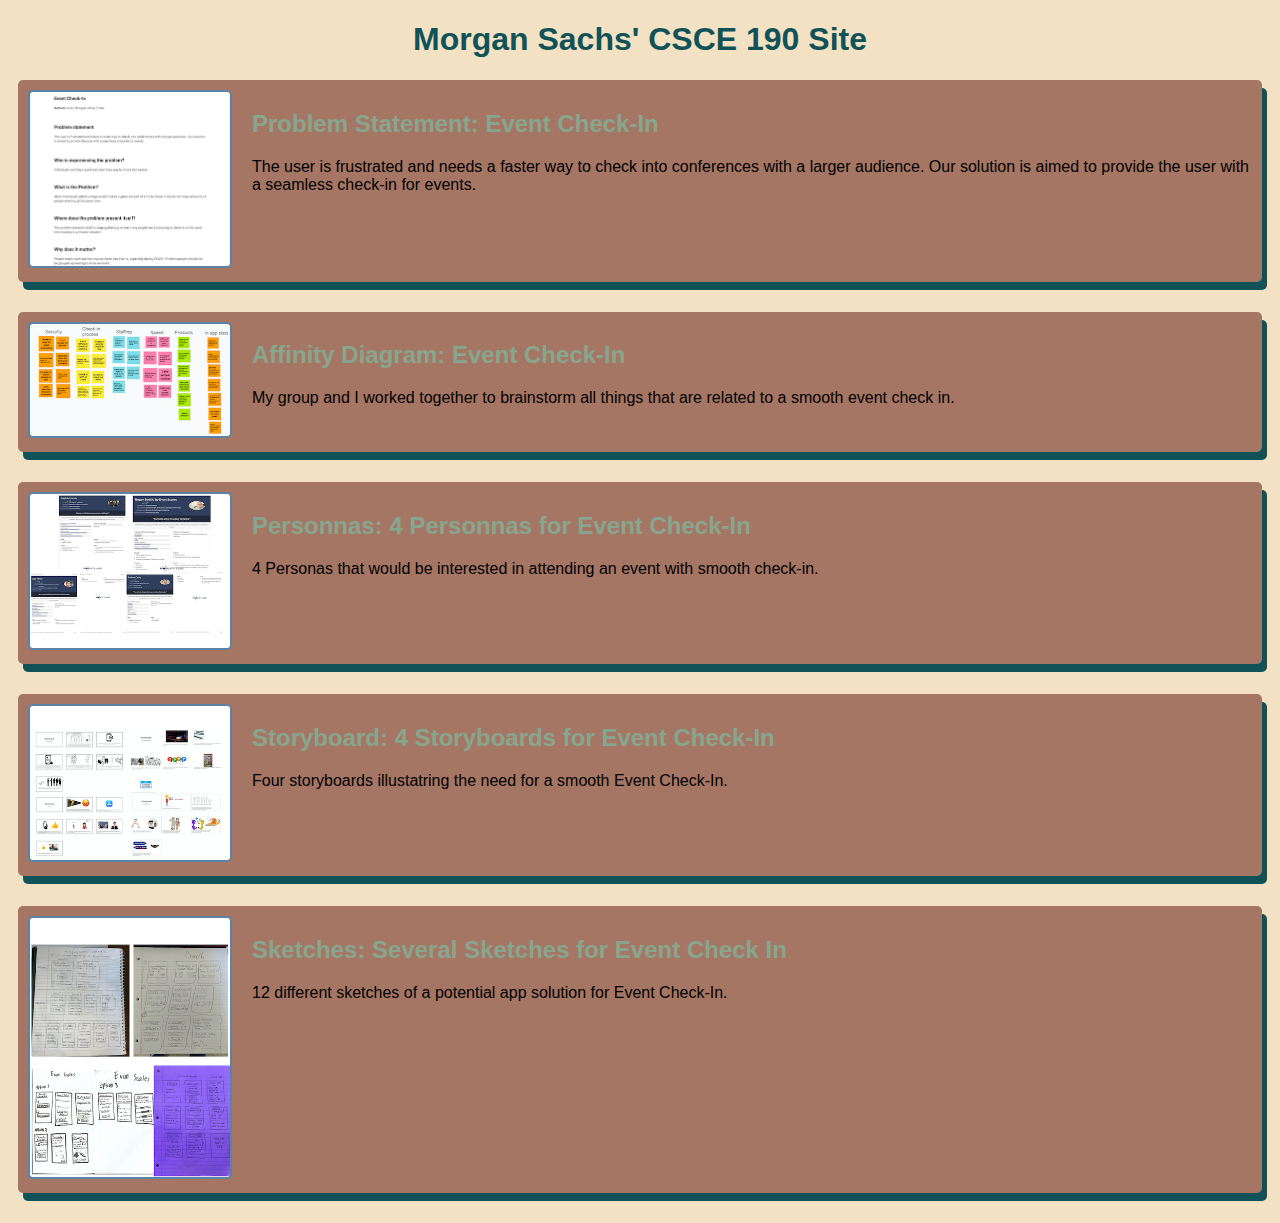
==== index.html @ 0f8e4921 "Add files via upload" ====
<!DOCTYPE html>
<html>
    <head>
         <title>CSCE 190: Morgan Sachs</title>
         <link rel="stylesheet" href= "styles.css">
    </head>
    <body>
        <h1> Morgan Sachs' CSCE 190 Site</h1>

        <!-- Problem Statement Assignment-->
        <section class= "assignment">
            <a href="Files/problem-statement.pdf"><img src= "Images/problem-statement.png"></a>
            <section class="ass-details">
                <a href="Files/problem-statement.pdf"><h2>Problem Statement: Event Check-In</h2></a>
                <p>The user is frustrated and needs a faster way to check into conferences with a larger audience.  Our solution is aimed to provide the user with a seamless check-in for events. 
                </p>
               
            </section>
        </section>
       
        <!-- Affinity Diagram Assignment-->
        <section class= "assignment">
            <a href="Files/affinity-diagram.pdf"><img src= "Images/affinity-diagram.jpeg"></a>
            <section class="ass-details">
                <a href="Files/affinity-diagram.pdf"><h2>Affinity Diagram: Event Check-In</h2></a>
                <p> 
                    My group and I worked together to brainstorm all things that are related to a smooth event check in. 
                </p>
               
            </section>
        </section>

         <!-- Personas Assignment-->
         <section class= "assignment">
            <a href="Files/personas.pdf"><img src= "Images/personas1.png"></a>
            <section class="ass-details">
                <a href="Files/personas.pdf"><h2>Personnas: 4 Personnas for Event Check-In</h2></a>
                <p> 
                    4 Personas that would be interested in attending an event with smooth check-in. 
                </p>
               
            </section>
        </section>

        <!-- Storyboard Assignment-->
        <section class= "assignment">
            <a href="Files/storyboard.pdf"><img src= "Images/storyboard.png"></a>
            <section class="ass-details">
                <a href="Files/storyboard.pdf"><h2>Storyboard: 4 Storyboards for Event Check-In</h2></a>
                <p> 
                    Four storyboards illustatring the need for a smooth Event Check-In. 
                </p>
               
            </section>
        </section>

         <!-- Sketching Assignment-->
         <section class= "assignment">
            <a href="Files/sketches.pdf"><img src= "Images/group sketch image.jpg"></a>
            <section class="ass-details">
                <a href="Files/sketches.pdf"><h2>Sketches: Several Sketches for Event Check In</h2></a>
                <p> 
                12 different sketches of a potential app solution for Event Check-In. 
                </p>
               
            </section>
        </section>
    </body>
</html>
---- styles.css ----
body {
    background: #F2E1C2;
    font-family:Arial, Helvetica, sans-serif;
}

.assignment {

    display:flex;
    padding:10px;
    margin: 10px;
    margin-bottom: 30px;
    background:#A67665;
    border-radius: 5px;
    box-shadow: 5px 8px #115259;

}

.assignment img {
    width:200px;
    border: 2px solid #5B83A6;
    margin-right:20px;
    border-radius: 5px;
}

h1 {
    color:#115259;
    text-align:center;
}

a{
    text-decoration:none;
    color:#86A68E;
}

.assignment a:hover {
    color: #115259;
}
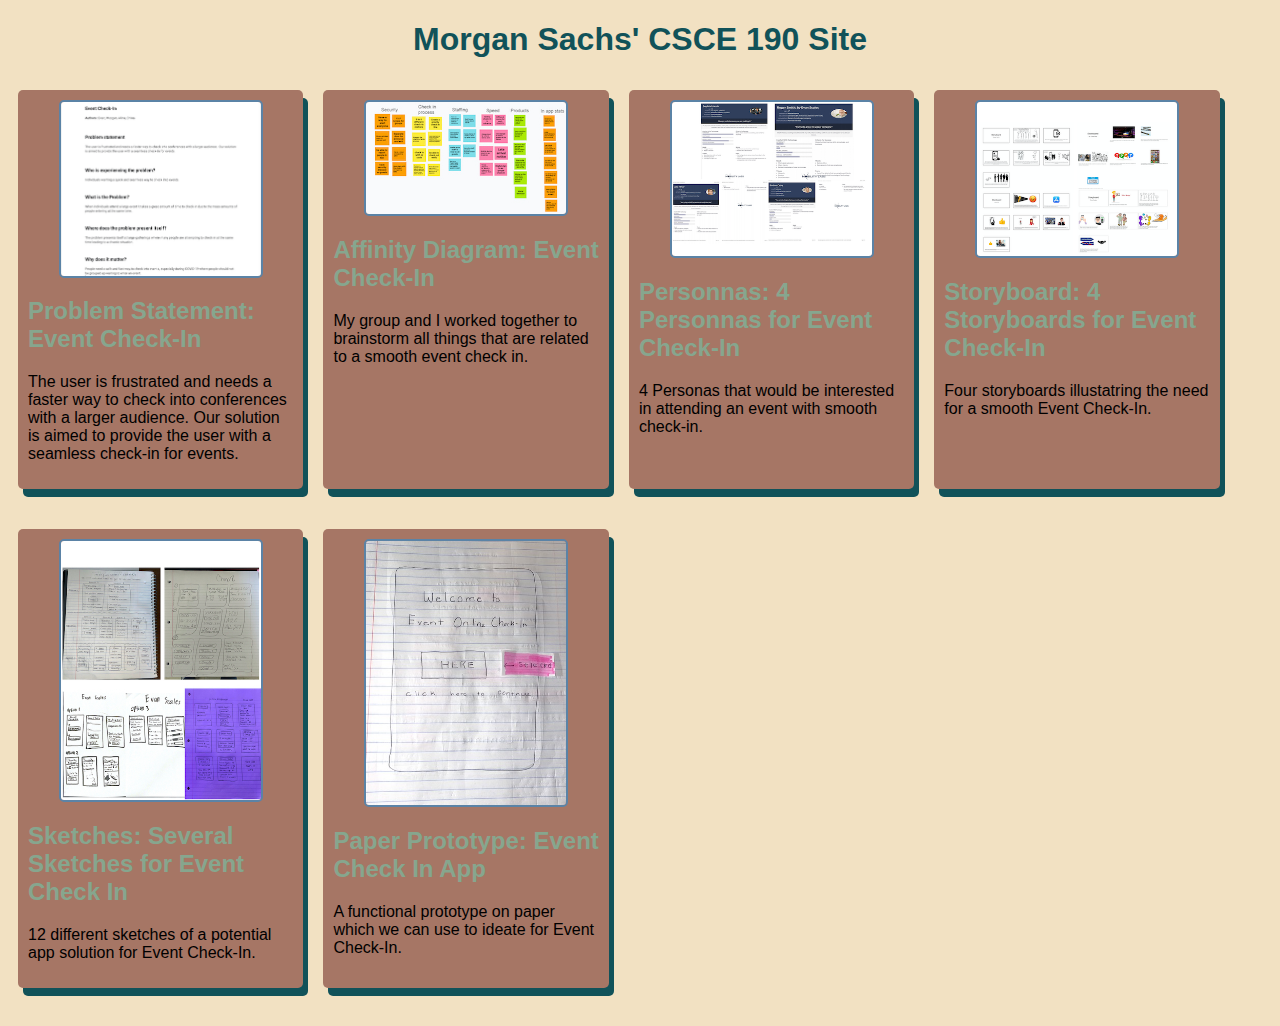
==== commit 9a86417b: "Add files via upload" ====
--- a/index.html
+++ b/index.html
@@ -6,64 +6,78 @@
     </head>
     <body>
         <h1> Morgan Sachs' CSCE 190 Site</h1>
+        
+        <div class="assignments">
+            <!-- Problem Statement Assignment-->
+            <section class= "assignment">
+                <a href="Files/problem-statement.pdf"><img src= "Images/problem-statement.png"></a>
+                <section class="ass-details">
+                    <a href="Files/problem-statement.pdf"><h2>Problem Statement: Event Check-In</h2></a>
+                    <p>The user is frustrated and needs a faster way to check into conferences with a larger audience.  Our solution is aimed to provide the user with a seamless check-in for events. 
+                    </p>
+                
+                </section>
+            </section>
+        
+            <!-- Affinity Diagram Assignment-->
+            <section class= "assignment">
+                <a href="Files/affinity-diagram.pdf"><img src= "Images/affinity-diagram.jpeg"></a>
+                <section class="ass-details">
+                    <a href="Files/affinity-diagram.pdf"><h2>Affinity Diagram: Event Check-In</h2></a>
+                    <p> 
+                        My group and I worked together to brainstorm all things that are related to a smooth event check in. 
+                    </p>
+                
+                </section>
+            </section>
 
-        <!-- Problem Statement Assignment-->
-        <section class= "assignment">
-            <a href="Files/problem-statement.pdf"><img src= "Images/problem-statement.png"></a>
-            <section class="ass-details">
-                <a href="Files/problem-statement.pdf"><h2>Problem Statement: Event Check-In</h2></a>
-                <p>The user is frustrated and needs a faster way to check into conferences with a larger audience.  Our solution is aimed to provide the user with a seamless check-in for events. 
-                </p>
-               
-            </section>
-        </section>
-       
-        <!-- Affinity Diagram Assignment-->
-        <section class= "assignment">
-            <a href="Files/affinity-diagram.pdf"><img src= "Images/affinity-diagram.jpeg"></a>
-            <section class="ass-details">
-                <a href="Files/affinity-diagram.pdf"><h2>Affinity Diagram: Event Check-In</h2></a>
-                <p> 
-                    My group and I worked together to brainstorm all things that are related to a smooth event check in. 
-                </p>
-               
-            </section>
-        </section>
+                <!-- Personas Assignment-->
+                <section class= "assignment">
+                    <a href="Files/personas.pdf"><img src= "Images/personas1.png"></a>
+                    <section class="ass-details">
+                        <a href="Files/personas.pdf"><h2>Personnas: 4 Personnas for Event Check-In</h2></a>
+                        <p> 
+                            4 Personas that would be interested in attending an event with smooth check-in. 
+                        </p>
+                    
+                    </section>
+                </section>
 
-         <!-- Personas Assignment-->
-         <section class= "assignment">
-            <a href="Files/personas.pdf"><img src= "Images/personas1.png"></a>
-            <section class="ass-details">
-                <a href="Files/personas.pdf"><h2>Personnas: 4 Personnas for Event Check-In</h2></a>
-                <p> 
-                    4 Personas that would be interested in attending an event with smooth check-in. 
-                </p>
-               
-            </section>
-        </section>
+                <!-- Storyboard Assignment-->
+                <section class= "assignment">
+                    <a href="Files/storyboard.pdf"><img src= "Images/storyboard.png"></a>
+                    <section class="ass-details">
+                        <a href="Files/storyboard.pdf"><h2>Storyboard: 4 Storyboards for Event Check-In</h2></a>
+                        <p> 
+                            Four storyboards illustatring the need for a smooth Event Check-In. 
+                        </p>
+                    
+                    </section>
+                </section>
 
-        <!-- Storyboard Assignment-->
-        <section class= "assignment">
-            <a href="Files/storyboard.pdf"><img src= "Images/storyboard.png"></a>
-            <section class="ass-details">
-                <a href="Files/storyboard.pdf"><h2>Storyboard: 4 Storyboards for Event Check-In</h2></a>
-                <p> 
-                    Four storyboards illustatring the need for a smooth Event Check-In. 
-                </p>
-               
-            </section>
-        </section>
+                <!-- Sketching Assignment-->
+                <section class= "assignment">
+                    <a href="Files/sketches.pdf"><img src= "Images/group sketch image.jpg"></a>
+                    <section class="ass-details">
+                        <a href="Files/sketches.pdf"><h2>Sketches: Several Sketches for Event Check In</h2></a>
+                        <p> 
+                        12 different sketches of a potential app solution for Event Check-In. 
+                        </p>
+                    
+                    </section>
+                </section>
 
-         <!-- Sketching Assignment-->
-         <section class= "assignment">
-            <a href="Files/sketches.pdf"><img src= "Images/group sketch image.jpg"></a>
-            <section class="ass-details">
-                <a href="Files/sketches.pdf"><h2>Sketches: Several Sketches for Event Check In</h2></a>
-                <p> 
-                12 different sketches of a potential app solution for Event Check-In. 
-                </p>
-               
-            </section>
-        </section>
+                <!-- Paper Prototype Assignment-->
+                <section class= "assignment">
+                    <a href="https://youtu.be/VfbG25Z7Hi8"><img src= "Images/paper prototype.jpeg"></a>
+                    <section class="ass-details">
+                        <a href="https://youtu.be/VfbG25Z7Hi8"><h2>Paper Prototype: Event Check In App</h2></a>
+                        <p> 
+                            A functional prototype on paper which we can use to ideate for Event Check-In. 
+                        </p>
+                    
+                    </section>
+                </section>
+            </div>
     </body>
 </html>
--- a/styles.css
+++ b/styles.css
@@ -3,9 +3,13 @@
     font-family:Arial, Helvetica, sans-serif;
 }
 
+.assignments{
+    display:flex;
+    flex-wrap:wrap;
+}
+
 .assignment {
-
-    display:flex;
+    width: 21%;
     padding:10px;
     margin: 10px;
     margin-bottom: 30px;
@@ -20,6 +24,8 @@
     border: 2px solid #5B83A6;
     margin-right:20px;
     border-radius: 5px;
+    display:block;
+    margin:auto;
 }
 
 h1 {
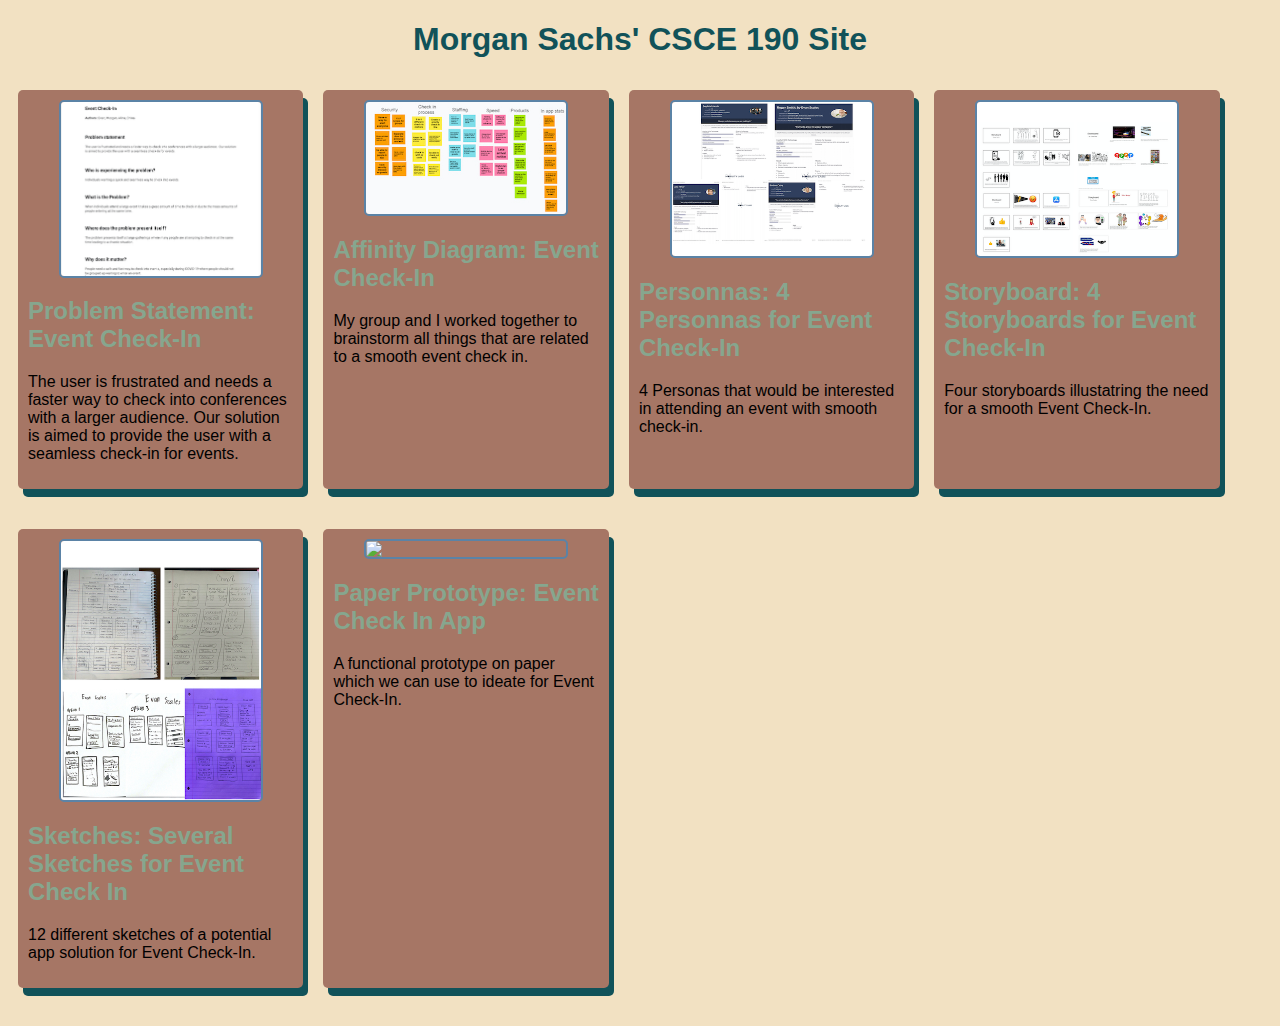
==== commit 789793e3: "Add files via upload" ====
--- a/index.html
+++ b/index.html
@@ -69,7 +69,7 @@
 
                 <!-- Paper Prototype Assignment-->
                 <section class= "assignment">
-                    <a href="https://youtu.be/VfbG25Z7Hi8"><img src= "Images/paper prototype.jpeg"></a>
+                    <a href="https://youtu.be/VfbG25Z7Hi8"><img src= "Images/paper prototype.png"></a>
                     <section class="ass-details">
                         <a href="https://youtu.be/VfbG25Z7Hi8"><h2>Paper Prototype: Event Check In App</h2></a>
                         <p> 
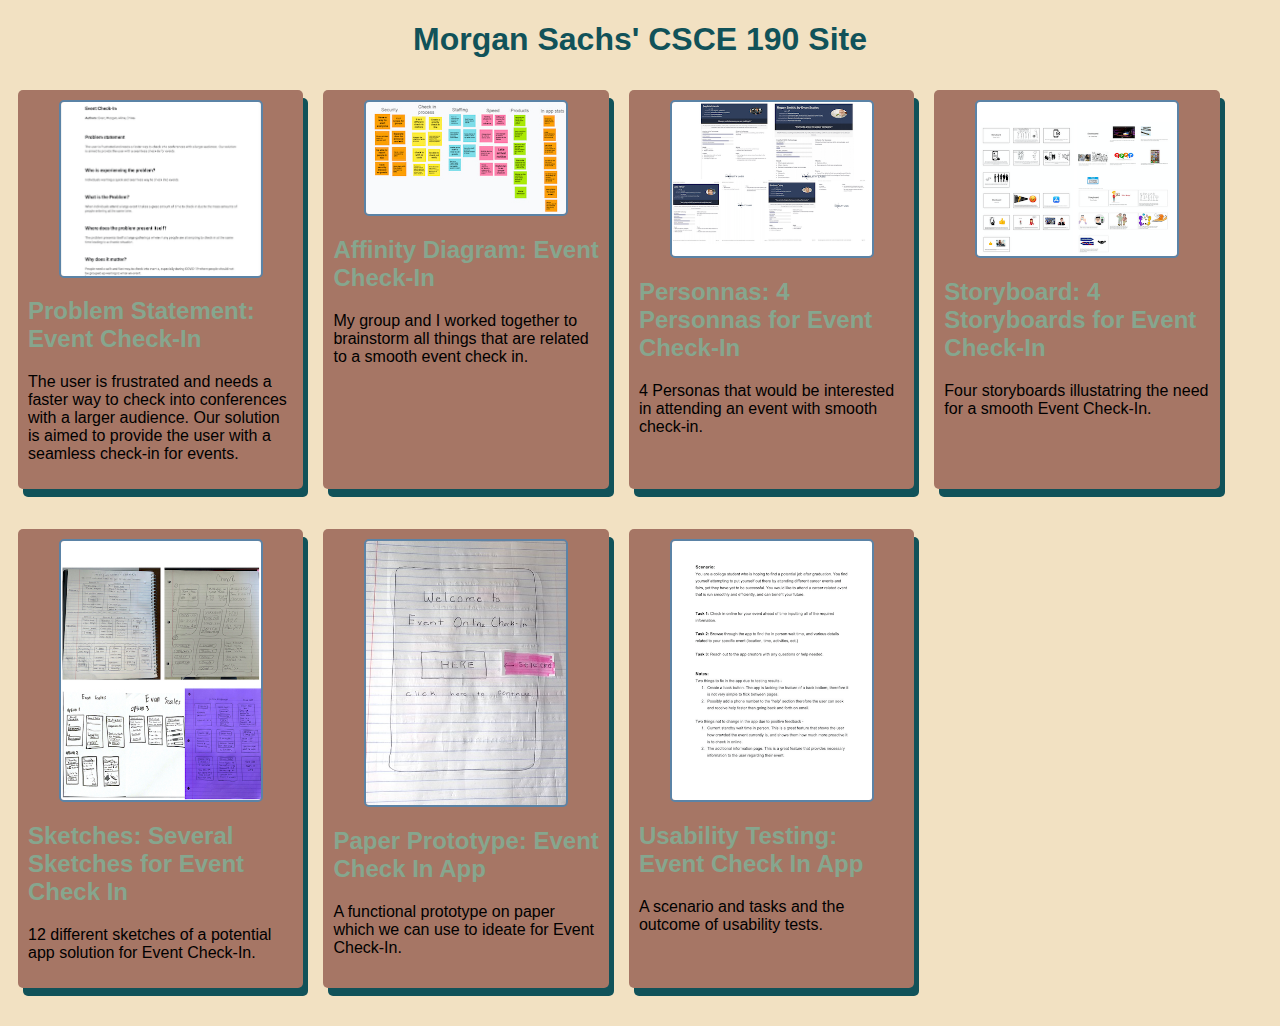
==== commit dbf61fe6: "Add files via upload" ====
--- a/index.html
+++ b/index.html
@@ -78,6 +78,18 @@
                     
                     </section>
                 </section>
+
+                <!-- Usability Testing Script Assignment-->
+                <section class= "assignment">
+                    <a href="files/usability-tests.pdf"><img src= "Images/usability-tests.png"></a>
+                    <section class="ass-details">
+                        <a href="files/usability-tests.pdf"><h2>Usability Testing: Event Check In App</h2></a>
+                        <p> 
+                            A scenario and tasks and the outcome of usability tests.
+                        </p>
+                    
+                    </section>
+                </section>
             </div>
     </body>
 </html>
--- a/styles.css
+++ b/styles.css
@@ -18,6 +18,7 @@
     box-shadow: 5px 8px #115259;
 
 }
+
 
 .assignment img {
     width:200px;
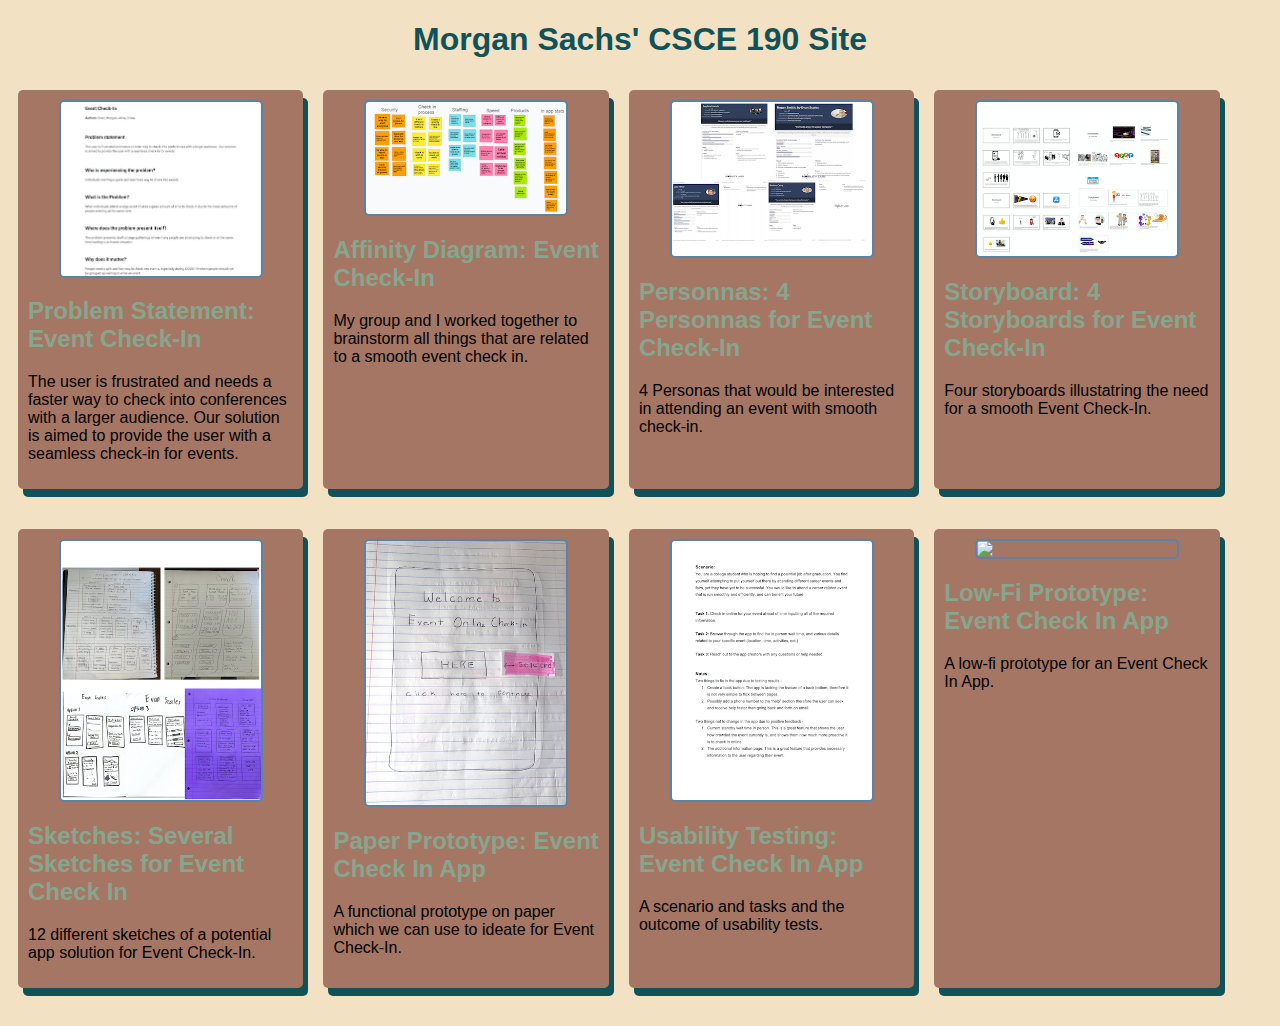
==== commit 50d1a79d: "Add files via upload" ====
--- a/index.html
+++ b/index.html
@@ -81,11 +81,23 @@
 
                 <!-- Usability Testing Script Assignment-->
                 <section class= "assignment">
-                    <a href="files/usability-tests.pdf"><img src= "Images/usability-tests.png"></a>
+                    <a href="Files/usability-tests.pdf"><img src= "Images/usability-tests.png"></a>
                     <section class="ass-details">
-                        <a href="files/usability-tests.pdf"><h2>Usability Testing: Event Check In App</h2></a>
+                        <a href="Files/usability-tests.pdf"><h2>Usability Testing: Event Check In App</h2></a>
                         <p> 
                             A scenario and tasks and the outcome of usability tests.
+                        </p>
+                    
+                    </section>
+                </section>
+
+                <!-- Lo-fi Prototype Assignment-->
+                <section class= "assignment">
+                    <a href="Files/low -fi-prototype/index.html"><img src= "Images/low-fi-prototype.png"></a>
+                    <section class="ass-details">
+                        <a href="Files/low -fi-prototype/index.html"><h2>Low-Fi Prototype: Event Check In App</h2></a>
+                        <p> 
+                            A low-fi prototype for an Event Check In App.
                         </p>
                     
                     </section>
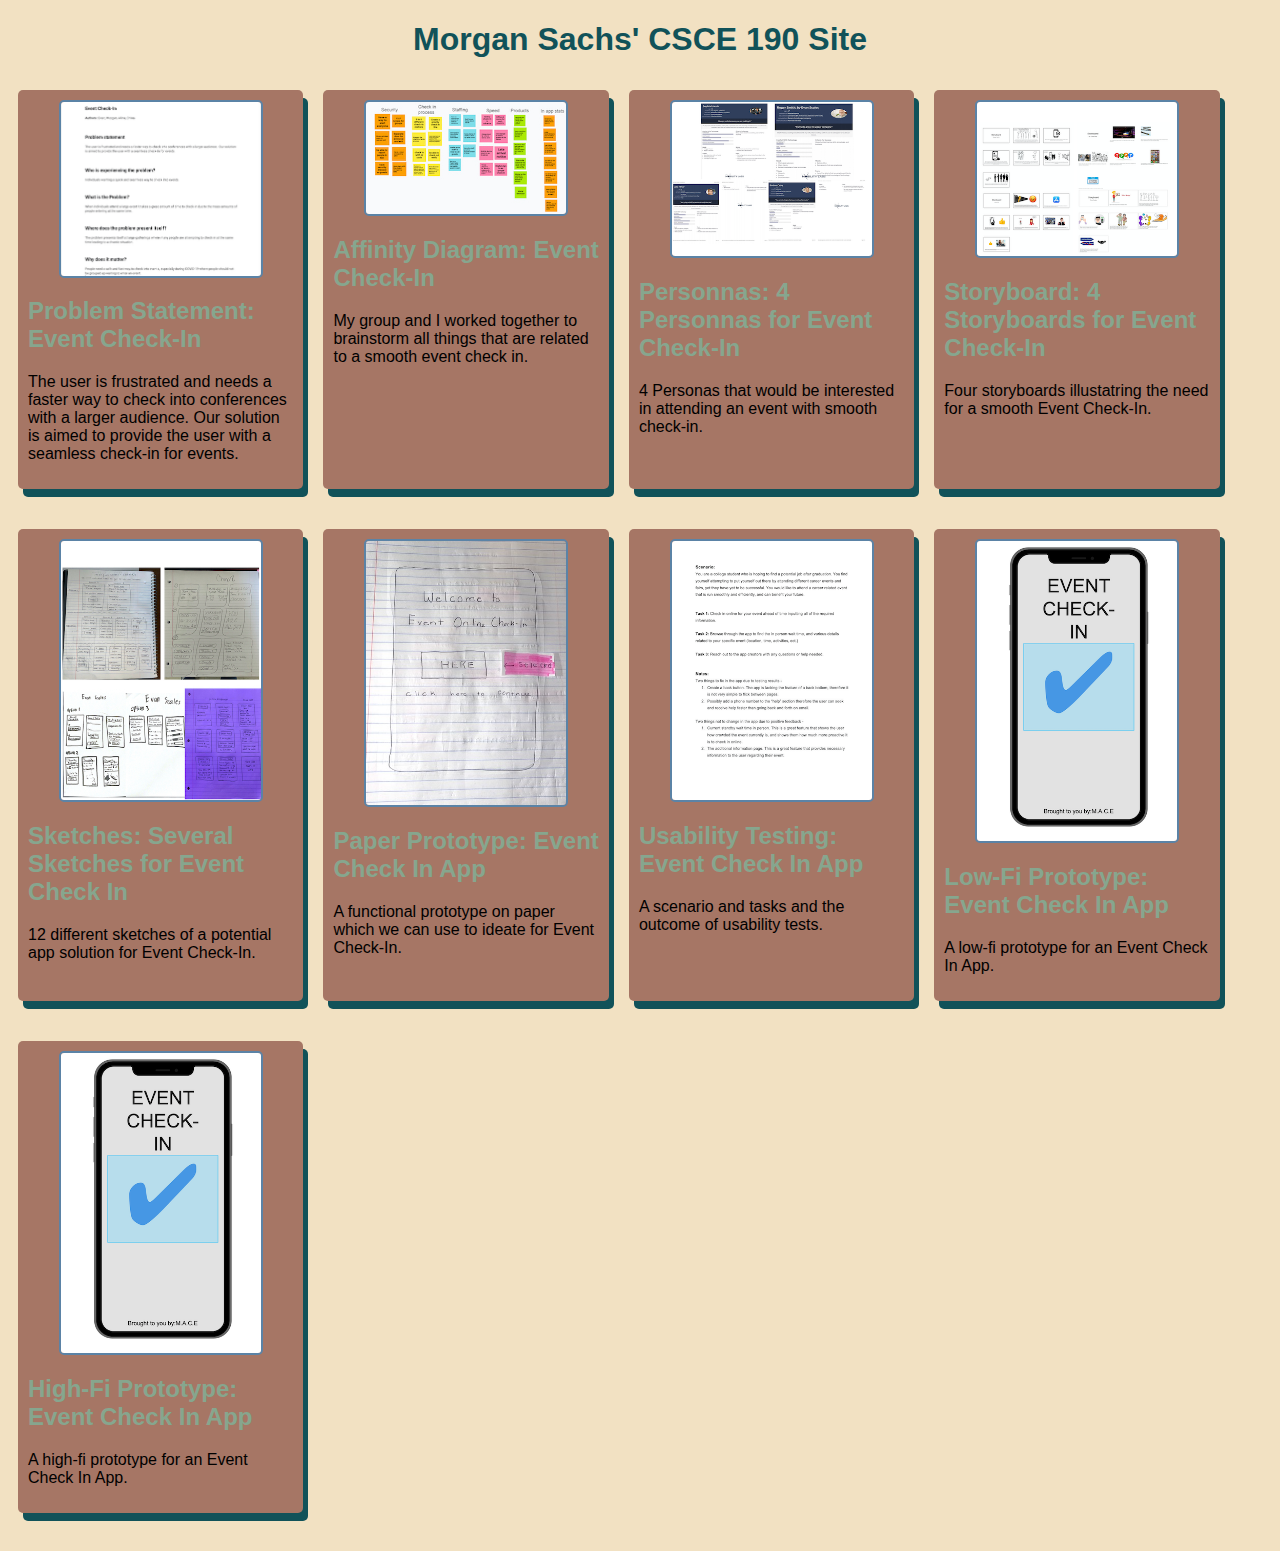
==== commit 732f59e7: "Add files via upload" ====
--- a/index.html
+++ b/index.html
@@ -101,6 +101,17 @@
                         </p>
                     
                     </section>
+
+                </section>
+                    <!-- High-fi Prototype Assignment-->
+                <section class= "assignment">
+                    <a href="Files/high-fi prototype/index.html"><img src= "Images/high-fi-prototype .png"></a>
+                    <section class="ass-details">
+                        <a href="Files/high-fi prototype/"><h2>High-Fi Prototype: Event Check In App</h2></a>
+                        <p> 
+                            A high-fi prototype for an Event Check In App.
+                        </p>
+                    
                 </section>
             </div>
     </body>
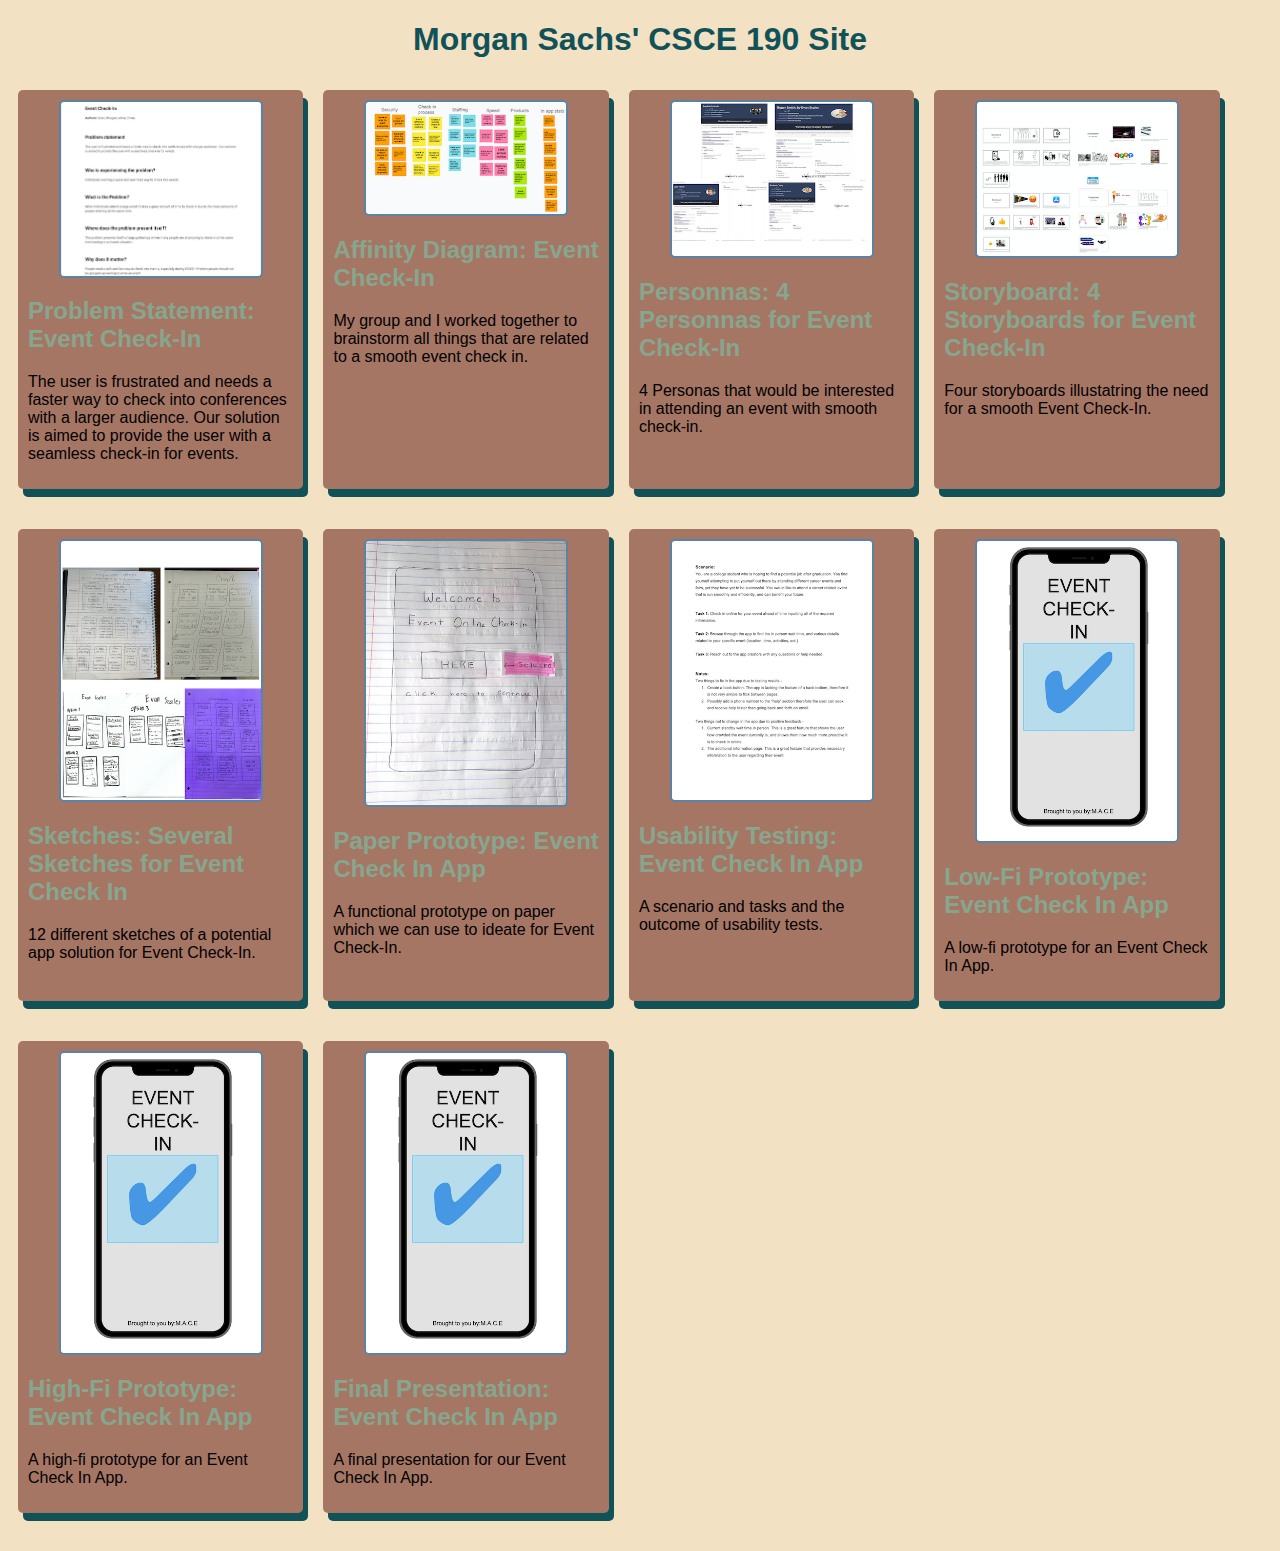
==== commit c16a9138: "Add files via upload" ====
--- a/index.html
+++ b/index.html
@@ -101,8 +101,8 @@
                         </p>
                     
                     </section>
+                </section>
 
-                </section>
                     <!-- High-fi Prototype Assignment-->
                 <section class= "assignment">
                     <a href="Files/high-fi prototype/index.html"><img src= "Images/high-fi-prototype .png"></a>
@@ -112,6 +112,17 @@
                             A high-fi prototype for an Event Check In App.
                         </p>
                     
+                    </section>
+                </section>  
+
+                 <!-- High-fi Prototype Presentation-->
+                 <section class= "assignment">
+                    <a href="https://youtu.be/331g_AJsRwE"><img src= "Images/high-fi-presentation.png"></a>
+                    <section class="ass-details">
+                        <a href="https://youtu.be/331g_AJsRwE"><h2>Final Presentation: Event Check In App</h2></a>
+                        <p> 
+                            A final presentation for our Event Check In App.
+                        </p>
                 </section>
             </div>
     </body>
